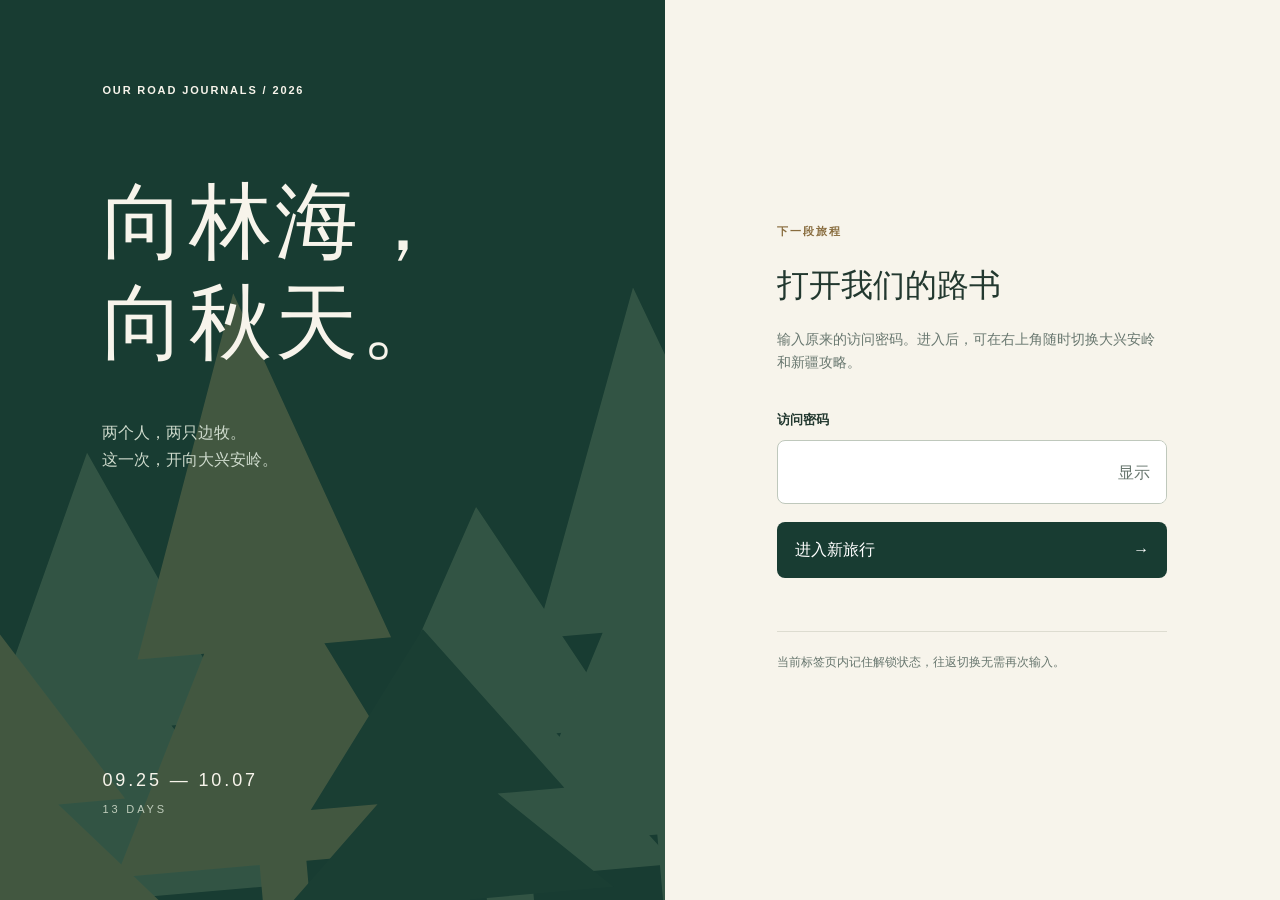
==== docs/index.html @ 9c9f6c9b "发布大兴安岭高速转场优化版及双旅行密码入口" ====
<!doctype html>
<html lang="zh-CN">
<head>
<meta charset="utf-8">
<meta name="viewport" content="width=device-width,initial-scale=1">
<meta name="theme-color" content="#183c32">
<meta name="robots" content="noindex,nofollow">
<title>秋日出发 · 我们的旅行攻略</title>
<link rel="icon" href="data:image/svg+xml,%3Csvg xmlns='http://www.w3.org/2000/svg' viewBox='0 0 64 64'%3E%3Crect width='64' height='64' rx='16' fill='%23183c32'/%3E%3Cpath d='M32 10L49 43H38V55H26V43H15Z' fill='%23eac887'/%3E%3C/svg%3E">
<link rel="stylesheet" href="app.css">
<script src="app.js" defer></script>
</head>
<body>
<main id="gate" class="gate">
  <section class="intro" aria-label="秋日旅行">
    <span class="eyebrow">OUR ROAD JOURNALS / 2026</span>
    <h1>向林海，<br>向秋天。</h1>
    <p>两个人，两只边牧。<br>这一次，开向大兴安岭。</p>
    <div class="forest" aria-hidden="true"><i></i><i></i><i></i><i></i><i></i><i></i></div>
    <span class="date">09.25 — 10.07 <span>13 DAYS</span></span>
  </section>
  <section class="entry">
    <div class="entry-inner">
      <span class="eyebrow">下一段旅程</span>
      <h2>打开我们的路书</h2>
      <p class="sub">输入原来的访问密码。进入后，可在右上角随时切换大兴安岭和新疆攻略。</p>
      <form id="unlockForm">
        <label for="password">访问密码</label>
        <div class="input-row"><input id="password" name="password" type="password" autocomplete="current-password" required><button id="reveal" type="button" aria-label="显示密码" aria-pressed="false">显示</button></div>
        <button id="submit" class="primary" type="submit">进入新旅行 <span aria-hidden="true">→</span></button>
      </form>
      <p id="status" class="status" role="status" aria-live="polite"></p>
      <p class="footnote">当前标签页内记住解锁状态，往返切换无需再次输入。</p>
      <noscript><p>请开启浏览器 JavaScript，以解锁和查看旅行攻略。</p></noscript>
    </div>
  </section>
</main>
<div id="reader" class="reader" hidden>
  <header class="toolbar">
    <span class="brand">我们的路书<span id="tripStatus">秋日新旅程</span></span>
    <nav aria-label="切换旅行攻略">
      <a href="#daxing" data-trip="daxing">大兴安岭 <span>2026 · 秋</span></a>
      <a href="#xinjiang" data-trip="xinjiang">XinJiang <span>2026 · 夏</span></a>
      <button id="lock" type="button" title="清除本标签页的解锁状态">锁定</button>
    </nav>
  </header>
  <main id="frames" class="frames" aria-label="旅行攻略"></main>
</div>
<dialog id="documentDialog" aria-labelledby="documentTitle">
  <div class="document-head"><h2 id="documentTitle"></h2><button id="closeDocument" type="button">关闭</button></div>
  <pre id="documentBody"></pre>
</dialog>
</body>
</html>
---- docs/app.css ----
:root{color-scheme:light;--green:#183c32;--ink:#22382f;--muted:#68776f;--paper:#f7f4eb;--gold:#eac887}
*{box-sizing:border-box}body{margin:0;color:var(--ink);background:var(--paper);font:16px/1.7 "PingFang SC","Microsoft YaHei",sans-serif}[hidden]{display:none!important}
button,input{font:inherit}button,a,input{ -webkit-tap-highlight-color:transparent}button,a{touch-action:manipulation}button{cursor:pointer}a:focus-visible,button:focus-visible,input:focus-visible{outline:3px solid #b87b2d;outline-offset:4px}
.gate{min-height:100dvh;display:grid;grid-template-columns:1.08fr 1fr}.intro{position:relative;overflow:hidden;background:var(--green);color:var(--paper);padding:9vh 8vw;display:flex;flex-direction:column;min-height:650px}.eyebrow{font-size:11px;letter-spacing:.17em;font-weight:600}
.intro h1{font-family:"Songti SC","STSong",serif;font-weight:500;font-size:clamp(48px,6.5vw,96px);line-height:1.22;letter-spacing:.04em;margin:8vh 0 28px;position:relative;z-index:1}.intro p{color:#cedacc;z-index:1}.date{margin-top:auto;padding-top:100px;z-index:1;letter-spacing:.16em;font-size:18px}.date span{display:block;color:#c0cdbc;font-size:11px;margin-top:5px}
.forest{position:absolute;inset:35% -10% 0;opacity:.22;transform:rotate(-5deg)}.forest i{position:absolute;bottom:-10%;width:42%;height:90%;background:#91ac86;clip-path:polygon(50% 0,88% 53%,68% 53%,100% 85%,57% 85%,57% 100%,43% 100%,43% 85%,0 85%,32% 53%,12% 53%)}.forest i:nth-child(2){left:20%;height:115%;background:#d9b874}.forest i:nth-child(3){left:48%;height:75%}.forest i:nth-child(4){left:70%;height:110%}.forest i:nth-child(5){left:-15%;height:65%;background:#d9b874}.forest i:nth-child(6){left:40%;height:55%;background:#22463a}
.entry{display:grid;place-items:center;padding:48px}.entry-inner{width:100%;max-width:390px}.entry .eyebrow{color:#886c3e}.entry h2{font-family:"Songti SC","STSong",serif;font-size:32px;font-weight:500;margin:15px 0}.sub{font-size:14px;color:var(--muted);margin-bottom:34px}label{display:block;font-size:13px;margin-bottom:9px;font-weight:600}.input-row{display:flex;border:1px solid #bfc8bc;background:white;border-radius:8px;overflow:hidden}.input-row input{min-width:0;width:100%;border:0;background:none;padding:14px 16px;font-size:20px;letter-spacing:.1em}.input-row button{border:0;background:white;color:var(--muted);padding:0 16px;min-width:64px}.primary{display:flex;justify-content:space-between;width:100%;margin-top:18px;padding:14px 18px;border:0;border-radius:8px;background:var(--green);color:white}.primary:disabled{opacity:.6;cursor:wait}.primary:hover:not(:disabled){background:#285744}.status{min-height:25px;font-size:14px;color:#a33829}.footnote{border-top:1px solid #dddcd0;padding-top:20px;font-size:12px;color:var(--muted)}
.reader{height:100dvh;display:flex;flex-direction:column}.toolbar{flex:none;display:flex;align-items:center;justify-content:space-between;gap:16px;padding:12px 24px;background:var(--paper);border-bottom:1px solid #d4dacd}.brand{font-family:"Songti SC",serif;font-size:20px;white-space:nowrap}.brand>span{font:11px "PingFang SC",sans-serif;color:var(--muted);display:block}.toolbar nav{display:flex;gap:6px;align-items:center}.toolbar a{color:var(--ink);text-decoration:none;border-radius:7px;padding:7px 14px;font-size:14px}.toolbar a span{display:block;font-size:10px;opacity:.7}.toolbar a[aria-current=page]{background:var(--green);color:white}.toolbar button{border:1px solid #c7cfbf;background:transparent;padding:8px 12px;border-radius:7px;font-size:12px;color:var(--muted);margin-left:8px}.frames{flex:1;min-height:0}.frames iframe{display:block;width:100%;height:100%;border:0;background:var(--paper)}
dialog{width:min(900px,94vw);max-height:90dvh;border:1px solid #c7cfbf;border-radius:12px;padding:24px;background:var(--paper);color:var(--ink)}dialog::backdrop{background:#10251dcc}.document-head{display:flex;align-items:center;justify-content:space-between;gap:20px;position:sticky;top:-24px;background:var(--paper);padding:12px 0}.document-head h2{margin:0;font-size:20px}.document-head button{border:1px solid #bfc8bc;background:white;border-radius:5px;padding:8px 14px;white-space:nowrap}pre{font:14px/1.85 "PingFang SC","Microsoft YaHei",sans-serif;white-space:pre-wrap;overflow-wrap:anywhere}
@media(max-width:700px){.gate{grid-template-columns:1fr}.intro{min-height:290px;padding:28px 26px}.intro h1{font-size:45px;margin:25px 0 12px}.intro p{font-size:13px;margin:0}.date{position:absolute;right:25px;bottom:24px;padding:0;font-size:13px}.entry{padding:34px 26px}.entry h2{font-size:27px}.sub{margin-bottom:22px}.toolbar{padding:9px 10px;gap:5px}.brand{font-size:15px}.brand>span{font-size:9px}.toolbar nav{gap:2px}.toolbar a{padding:6px 8px;font-size:12px}.toolbar button{margin-left:2px;padding:8px;font-size:11px}}
@media(prefers-reduced-motion:reduce){*{scroll-behavior:auto!important}}
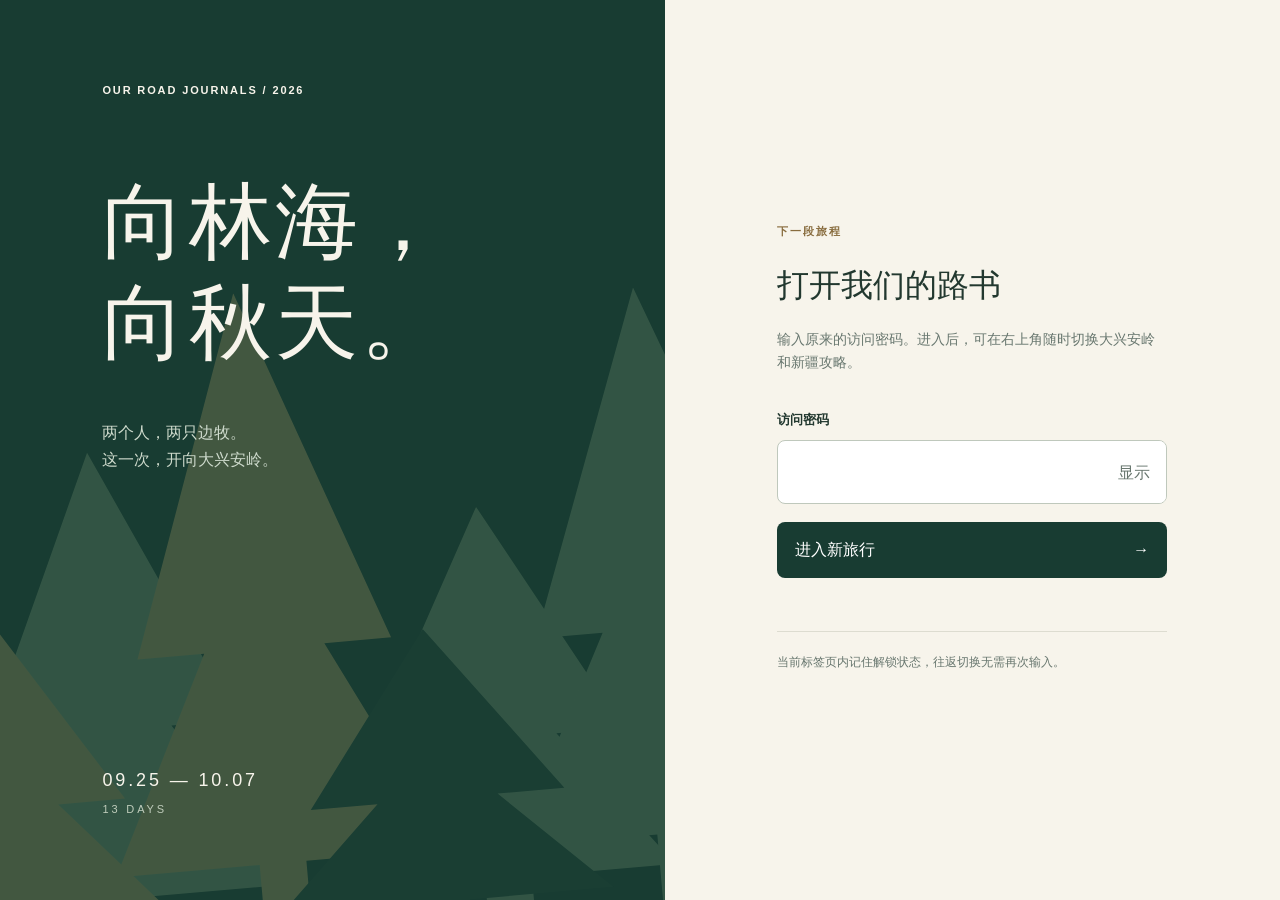
==== commit 8e644ac0: "修复入口数据加载失败后无法重试的问题" ====
--- a/docs/index.html
+++ b/docs/index.html
@@ -8,7 +8,7 @@
 <title>秋日出发 · 我们的旅行攻略</title>
 <link rel="icon" href="data:image/svg+xml,%3Csvg xmlns='http://www.w3.org/2000/svg' viewBox='0 0 64 64'%3E%3Crect width='64' height='64' rx='16' fill='%23183c32'/%3E%3Cpath d='M32 10L49 43H38V55H26V43H15Z' fill='%23eac887'/%3E%3C/svg%3E">
 <link rel="stylesheet" href="app.css">
-<script src="app.js" defer></script>
+<script src="app.js?v=20260922-retry1" defer></script>
 </head>
 <body>
 <main id="gate" class="gate">
